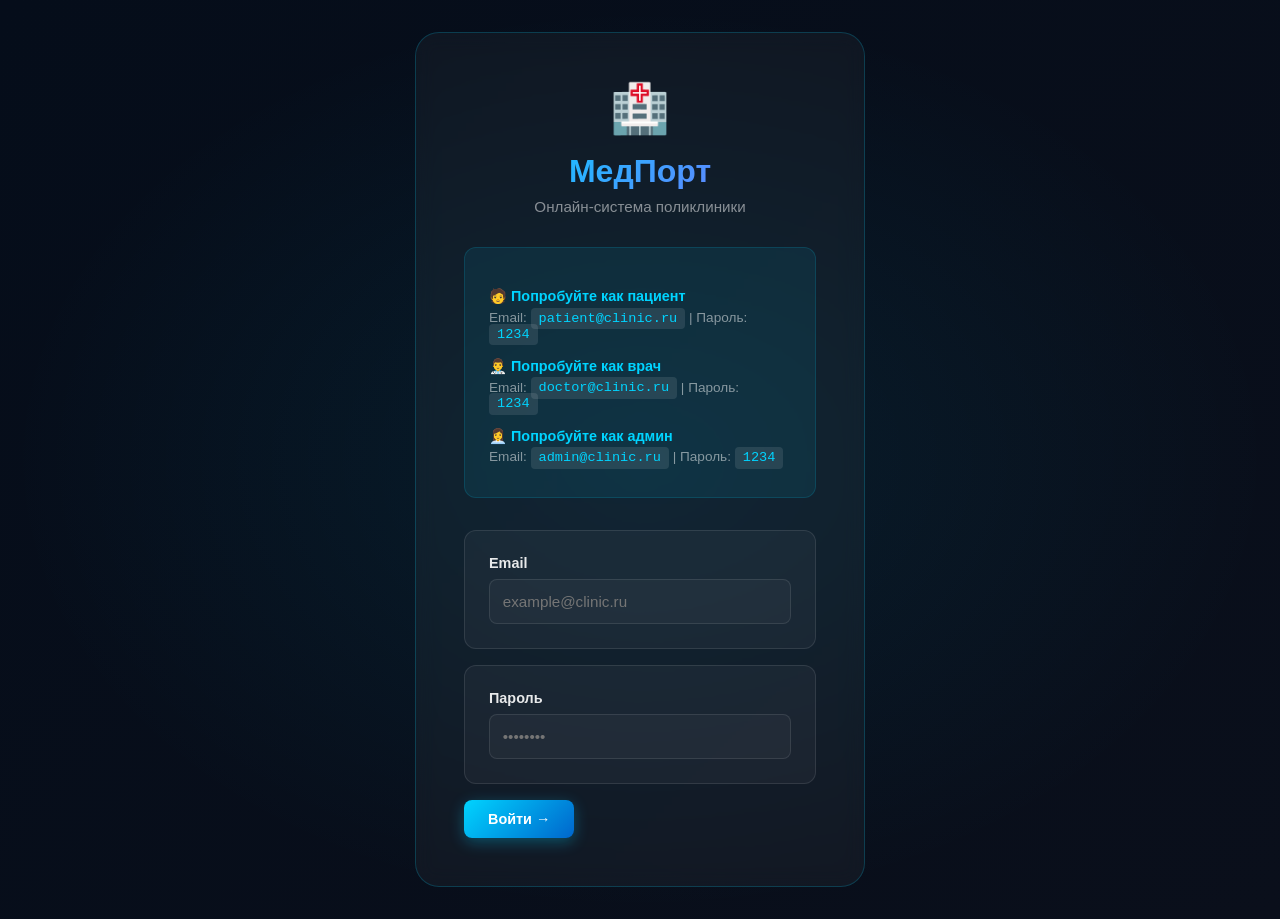
==== index.html @ 6f201f21 "Add files via upload" ====
<!DOCTYPE html>
<html lang="ru">
<head>
  <meta charset="UTF-8" />
  <meta name="viewport" content="width=device-width, initial-scale=1.0" />
  <title>МедПорт — Онлайн-система поликлиники</title>
  <style>
    * {
      margin: 0;
      padding: 0;
      box-sizing: border-box;
    }

    :root {
      --primary: #00d4ff;
      --primary-dark: #0066cc;
      --secondary: #7b6fff;
      --danger: #ff6b9d;
      --success: #00c864;
      --bg-dark: #050d1a;
      --bg-darker: #0a0f1b;
      --text-light: rgba(255,255,255,0.7);
      --text-lighter: rgba(255,255,255,0.5);
      --border: rgba(255,255,255,0.1);
    }

    body {
      font-family: 'Inter', -apple-system, BlinkMacSystemFont, 'Segoe UI', sans-serif;
      background: linear-gradient(135deg, var(--bg-dark) 0%, var(--bg-darker) 100%);
      color: #fff;
      min-height: 100vh;
    }

    /* ===== AUTH PAGE ===== */
    .auth-container {
      display: flex;
      align-items: center;
      justify-content: center;
      min-height: 100vh;
      padding: 2rem;
      background: radial-gradient(ellipse at 50% 50%, rgba(0,212,255,0.08) 0%, transparent 70%);
    }

    .auth-box {
      background: rgba(255,255,255,0.04);
      border: 1px solid rgba(0,212,255,0.2);
      border-radius: 24px;
      padding: 3rem;
      max-width: 450px;
      width: 100%;
      backdrop-filter: blur(10px);
    }

    .auth-logo {
      font-size: 3rem;
      text-align: center;
      margin-bottom: 1rem;
    }

    .auth-box h1 {
      text-align: center;
      font-size: 2rem;
      margin-bottom: 0.5rem;
      background: linear-gradient(135deg, var(--primary), var(--secondary));
      -webkit-background-clip: text;
      -webkit-text-fill-color: transparent;
    }

    .auth-subtitle {
      text-align: center;
      color: var(--text-lighter);
      margin-bottom: 2rem;
      font-size: 0.95rem;
    }

    .demo-roles {
      background: rgba(0,212,255,0.08);
      border: 1px solid rgba(0,212,255,0.15);
      border-radius: 12px;
      padding: 1.5rem;
      margin-bottom: 2rem;
      font-size: 0.85rem;
    }

    .demo-roles h3 {
      font-size: 0.9rem;
      margin: 1rem 0 0.3rem;
      color: var(--primary);
    }

    .demo-roles p {
      color: var(--text-lighter);
      margin-bottom: 0.5rem;
    }

    .demo-roles code {
      background: rgba(255,255,255,0.1);
      padding: 0.2rem 0.5rem;
      border-radius: 4px;
      font-family: 'Courier New', monospace;
      color: var(--primary);
    }

    /* ===== DASHBOARD ===== */
    .dashboard {
      min-height: 100vh;
      display: flex;
      flex-direction: column;
    }

    .navbar {
      background: rgba(255,255,255,0.02);
      border-bottom: 1px solid var(--border);
      padding: 1rem 2rem;
      display: flex;
      justify-content: space-between;
      align-items: center;
      backdrop-filter: blur(10px);
    }

    .navbar-logo {
      font-size: 1.3rem;
      font-weight: 800;
    }

    .navbar-user {
      display: flex;
      align-items: center;
      gap: 1rem;
    }

    .container {
      flex: 1;
      padding: 2rem 4rem;
      max-width: 1200px;
      margin: 0 auto;
      width: 100%;
    }

    .container h1 {
      font-size: 2rem;
      margin-bottom: 1.5rem;
      background: linear-gradient(135deg, var(--primary), var(--secondary));
      -webkit-background-clip: text;
      -webkit-text-fill-color: transparent;
    }

    .container h2 {
      font-size: 1.5rem;
      margin: 2rem 0 1rem;
      color: #fff;
    }

    /* ===== TABS ===== */
    .tabs {
      display: flex;
      gap: 1rem;
      margin-bottom: 2rem;
      border-bottom: 1px solid var(--border);
      padding-bottom: 1rem;
      flex-wrap: wrap;
    }

    .tab-btn {
      background: none;
      border: none;
      color: var(--text-light);
      font-size: 0.95rem;
      font-weight: 600;
      cursor: pointer;
      padding: 0.5rem 1rem;
      border-bottom: 2px solid transparent;
      transition: all 0.2s;
    }

    .tab-btn:hover,
    .tab-btn.active {
      color: var(--primary);
      border-bottom-color: var(--primary);
    }

    .tab-content {
      display: block;
      animation: fadeIn 0.3s;
    }

    .tab-content.hidden {
      display: none;
    }

    @keyframes fadeIn {
      from { opacity: 0; }
      to { opacity: 1; }
    }

    /* ===== FORMS ===== */
    .form-box,
    .form-group {
      background: rgba(255,255,255,0.04);
      border: 1px solid var(--border);
      border-radius: 12px;
      padding: 1.5rem;
      margin-bottom: 1rem;
    }

    .form-group {
      margin-bottom: 1rem;
    }

    label {
      display: block;
      font-weight: 600;
      margin-bottom: 0.5rem;
      font-size: 0.9rem;
      color: rgba(255,255,255,0.9);
    }

    input,
    select,
    textarea {
      width: 100%;
      padding: 0.8rem;
      border: 1px solid var(--border);
      border-radius: 8px;
      background: rgba(255,255,255,0.03);
      color: #fff;
      font-size: 0.95rem;
      font-family: inherit;
      transition: all 0.2s;
    }

    input:focus,
    select:focus,
    textarea:focus {
      outline: none;
      border-color: var(--primary);
      background: rgba(0,212,255,0.1);
      box-shadow: 0 0 0 3px rgba(0,212,255,0.1);
    }

    textarea {
      resize: vertical;
      min-height: 100px;
    }

    /* ===== BUTTONS ===== */
    .btn {
      display: inline-block;
      padding: 0.7rem 1.5rem;
      border-radius: 8px;
      border: none;
      font-weight: 600;
      cursor: pointer;
      transition: all 0.2s;
      font-size: 0.9rem;
      text-decoration: none;
    }

    .btn-primary {
      background: linear-gradient(135deg, var(--primary), var(--primary-dark));
      color: #fff;
      box-shadow: 0 4px 15px rgba(0,212,255,0.3);
    }

    .btn-primary:hover {
      transform: translateY(-2px);
      box-shadow: 0 6px 20px rgba(0,212,255,0.4);
    }

    .btn-secondary {
      background: rgba(255,255,255,0.08);
      color: var(--text-light);
      border: 1px solid var(--border);
    }

    .btn-secondary:hover {
      background: rgba(255,255,255,0.12);
    }

    .btn-danger {
      background: rgba(255,107,157,0.2);
      color: var(--danger);
      border: 1px solid rgba(255,107,157,0.3);
    }

    .btn-danger:hover {
      background: rgba(255,107,157,0.3);
    }

    .btn-sm {
      padding: 0.5rem 1rem;
      font-size: 0.85rem;
    }

    /* ===== CARDS ===== */
    .card-grid {
      display: grid;
      grid-template-columns: repeat(auto-fill, minmax(280px, 1fr));
      gap: 1.5rem;
      margin-bottom: 2rem;
    }

    .card {
      background: rgba(255,255,255,0.04);
      border: 1px solid var(--border);
      border-radius: 12px;
      padding: 1.5rem;
      transition: all 0.3s;
    }

    .card:hover {
      background: rgba(255,255,255,0.07);
      border-color: rgba(0,212,255,0.3);
      transform: translateY(-4px);
    }

    .card h3 {
      font-size: 1.1rem;
      margin-bottom: 1rem;
      color: var(--primary);
    }

    .card p {
      font-size: 0.9rem;
      color: var(--text-light);
      margin-bottom: 0.5rem;
    }

    .card .btn {
      margin-top: 1rem;
    }

    /* ===== INFO BOX ===== */
    .info-box {
      background: rgba(0,212,255,0.08);
      border: 1px solid rgba(0,212,255,0.15);
      border-radius: 12px;
      padding: 1.5rem;
      margin-bottom: 2rem;
    }

    .info-box p {
      margin-bottom: 0.5rem;
      color: var(--text-light);
    }

    .info-box strong {
      color: var(--primary);
    }

    /* ===== STATS ===== */
    .stats-grid {
      display: grid;
      grid-template-columns: repeat(auto-fit, minmax(180px, 1fr));
      gap: 1.5rem;
      margin-bottom: 2rem;
    }

    .stat-card {
      background: linear-gradient(135deg, rgba(0,212,255,0.1), rgba(0,102,204,0.1));
      border: 1px solid rgba(0,212,255,0.2);
      border-radius: 12px;
      padding: 1.5rem;
      text-align: center;
    }

    .stat-value {
      font-size: 2rem;
      font-weight: 900;
      color: var(--primary);
      margin-bottom: 0.5rem;
    }

    .stat-label {
      font-size: 0.85rem;
      color: var(--text-lighter);
    }

    /* ===== TABLE ===== */
    .data-table {
      width: 100%;
      border-collapse: collapse;
      margin-bottom: 2rem;
    }

    .data-table th {
      background: rgba(0,212,255,0.1);
      color: var(--primary);
      padding: 1rem;
      text-align: left;
      font-weight: 600;
      border-bottom: 1px solid var(--border);
    }

    .data-table td {
      padding: 1rem;
      border-bottom: 1px solid var(--border);
      color: var(--text-light);
    }

    .data-table tr:hover {
      background: rgba(0,212,255,0.05);
    }

    /* ===== BADGES ===== */
    .badge {
      display: inline-block;
      padding: 0.3rem 0.8rem;
      border-radius: 20px;
      font-size: 0.75rem;
      font-weight: 600;
      background: rgba(0,212,255,0.15);
      color: var(--primary);
    }

    .badge-success {
      background: rgba(0,200,100,0.15);
      color: var(--success);
    }

    .badge-info {
      background: rgba(0,212,255,0.15);
      color: var(--primary);
    }

    /* ===== UTILITIES ===== */
    .no-data {
      text-align: center;
      color: var(--text-lighter);
      padding: 2rem;
    }

    .hidden {
      display: none;
    }

    /* ===== RESPONSIVE ===== */
    @media (max-width: 768px) {
      .container {
        padding: 1rem;
      }

      .card-grid {
        grid-template-columns: 1fr;
      }

      .stats-grid {
        grid-template-columns: repeat(2, 1fr);
      }

      .tabs {
        gap: 0.5rem;
      }

      .tab-btn {
        padding: 0.4rem 0.8rem;
        font-size: 0.85rem;
      }

      .auth-box {
        padding: 1.5rem;
      }

      table {
        font-size: 0.85rem;
      }

      .navbar {
        flex-wrap: wrap;
        gap: 1rem;
      }
    }
  </style>
</head>
<body>
  <div id="app"></div>
  <script src="app.js"></script>
</body>
</html>
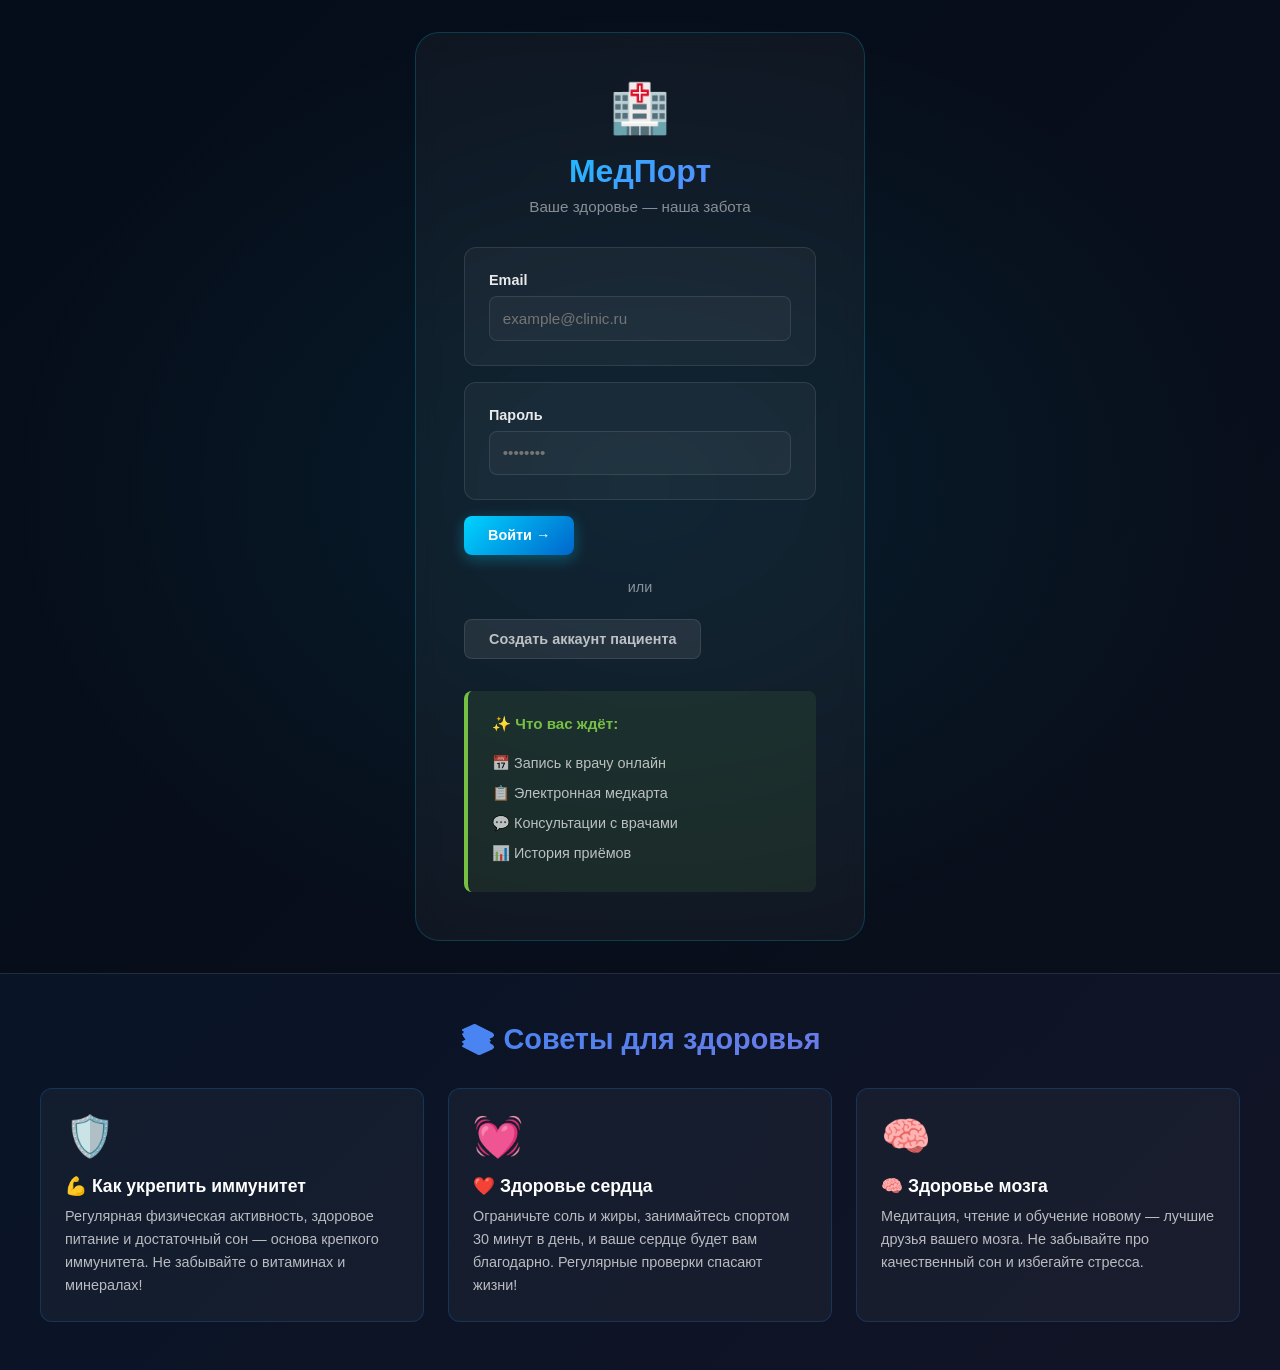
==== commit 2b60255c: "Add files via upload" ====
--- a/index.html
+++ b/index.html
@@ -22,6 +22,9 @@
       --text-light: rgba(255,255,255,0.7);
       --text-lighter: rgba(255,255,255,0.5);
       --border: rgba(255,255,255,0.1);
+      --green: #76c043;
+      --blue: #1e90ff;
+      --purple: #9370db;
     }
 
     body {
@@ -32,11 +35,17 @@
     }
 
     /* ===== AUTH PAGE ===== */
+    .auth-page {
+      min-height: 100vh;
+      display: flex;
+      flex-direction: column;
+    }
+
     .auth-container {
       display: flex;
       align-items: center;
       justify-content: center;
-      min-height: 100vh;
+      flex: 1;
       padding: 2rem;
       background: radial-gradient(ellipse at 50% 50%, rgba(0,212,255,0.08) 0%, transparent 70%);
     }
@@ -93,12 +102,95 @@
       margin-bottom: 0.5rem;
     }
 
-    .demo-roles code {
-      background: rgba(255,255,255,0.1);
-      padding: 0.2rem 0.5rem;
-      border-radius: 4px;
-      font-family: 'Courier New', monospace;
-      color: var(--primary);
+    .auth-divider {
+      text-align: center;
+      color: var(--text-lighter);
+      margin: 1.5rem 0;
+      font-size: 0.9rem;
+    }
+
+    .features-preview {
+      margin-top: 2rem;
+      padding: 1.5rem;
+      background: rgba(118,192,67,0.1);
+      border-left: 4px solid var(--green);
+      border-radius: 8px;
+    }
+
+    .features-preview h3 {
+      color: var(--green);
+      margin-bottom: 1rem;
+      font-size: 0.95rem;
+    }
+
+    .feature-item {
+      padding: 0.4rem 0;
+      color: var(--text-light);
+      font-size: 0.9rem;
+    }
+
+    .articles-preview {
+      padding: 3rem 2rem;
+      background: linear-gradient(135deg, rgba(30,144,255,0.05), rgba(147,112,219,0.05));
+      border-top: 1px solid var(--border);
+    }
+
+    .articles-preview h2 {
+      text-align: center;
+      margin-bottom: 2rem;
+      font-size: 1.8rem;
+      background: linear-gradient(135deg, var(--blue), var(--purple));
+      -webkit-background-clip: text;
+      -webkit-text-fill-color: transparent;
+    }
+
+    .articles-grid {
+      display: grid;
+      grid-template-columns: repeat(auto-fit, minmax(280px, 1fr));
+      gap: 1.5rem;
+      max-width: 1200px;
+      margin: 0 auto;
+    }
+
+    .article-card {
+      background: rgba(255,255,255,0.04);
+      border: 1px solid rgba(30,144,255,0.2);
+      border-radius: 12px;
+      padding: 1.5rem;
+      transition: all 0.3s;
+    }
+
+    .article-card:hover {
+      background: rgba(30,144,255,0.08);
+      transform: translateY(-4px);
+      border-color: rgba(30,144,255,0.4);
+    }
+
+    .article-icon {
+      font-size: 2.5rem;
+      margin-bottom: 1rem;
+    }
+
+    .article-card h3 {
+      color: #fff;
+      margin-bottom: 0.5rem;
+      font-size: 1.1rem;
+    }
+
+    .article-category {
+      display: inline-block;
+      padding: 0.3rem 0.8rem;
+      background: rgba(118,192,67,0.15);
+      color: var(--green);
+      border-radius: 20px;
+      font-size: 0.75rem;
+      margin-bottom: 0.8rem;
+    }
+
+    .article-card p {
+      color: var(--text-light);
+      font-size: 0.9rem;
+      line-height: 1.6;
     }
 
     /* ===== DASHBOARD ===== */
@@ -149,6 +241,79 @@
       font-size: 1.5rem;
       margin: 2rem 0 1rem;
       color: #fff;
+    }
+
+    .welcome-box {
+      background: linear-gradient(135deg, rgba(118,192,67,0.1), rgba(76,175,80,0.1));
+      border-left: 4px solid var(--green);
+      padding: 2rem;
+      border-radius: 12px;
+      margin-bottom: 2rem;
+    }
+
+    .welcome-box h2 {
+      color: var(--green);
+      margin-bottom: 0.5rem;
+    }
+
+    .welcome-box p {
+      color: var(--text-light);
+    }
+
+    .stats-patient {
+      display: grid;
+      grid-template-columns: repeat(auto-fit, minmax(200px, 1fr));
+      gap: 1.5rem;
+      margin: 2rem 0;
+    }
+
+    .stat-item {
+      display: flex;
+      align-items: center;
+      gap: 1rem;
+      background: rgba(255,255,255,0.04);
+      border: 1px solid var(--border);
+      border-radius: 12px;
+      padding: 1.5rem;
+    }
+
+    .stat-icon {
+      font-size: 2rem;
+    }
+
+    .stat-info {
+      flex: 1;
+    }
+
+    .stat-number {
+      font-size: 1.8rem;
+      font-weight: 900;
+      color: var(--green);
+    }
+
+    .stat-label {
+      font-size: 0.85rem;
+      color: var(--text-lighter);
+      margin-top: 0.3rem;
+    }
+
+    .empty-state {
+      text-align: center;
+      padding: 3rem 2rem;
+      background: rgba(255,255,255,0.02);
+      border: 2px dashed var(--border);
+      border-radius: 12px;
+      margin: 2rem 0;
+    }
+
+    .empty-icon {
+      font-size: 3rem;
+      margin-bottom: 1rem;
+    }
+
+    .empty-state p {
+      color: var(--text-lighter);
+      margin-bottom: 1.5rem;
     }
 
     /* ===== TABS ===== */
@@ -469,6 +634,18 @@
         flex-wrap: wrap;
         gap: 1rem;
       }
+
+      .articles-grid {
+        grid-template-columns: 1fr;
+      }
+
+      .auth-page {
+        padding: 0;
+      }
+
+      .articles-preview {
+        padding: 2rem 1rem;
+      }
     }
   </style>
 </head>
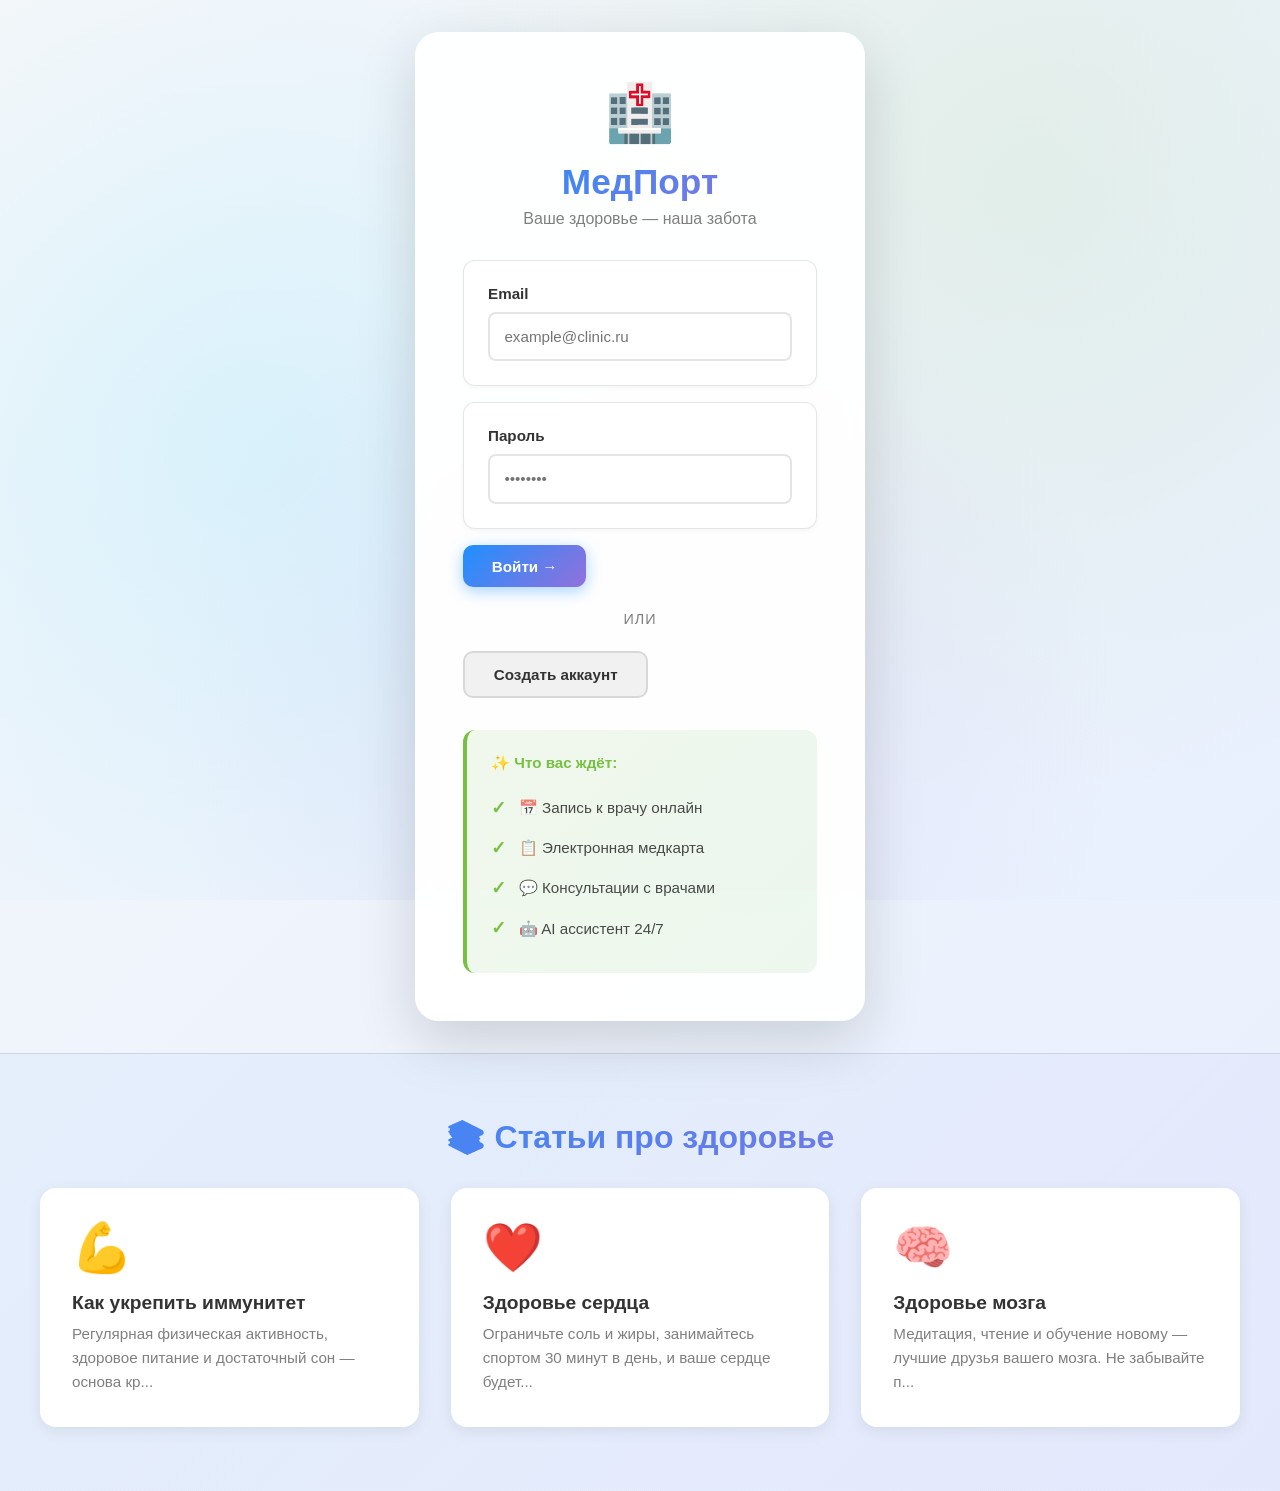
==== commit 2e493c04: "Add files via upload" ====
--- a/index.html
+++ b/index.html
@@ -14,24 +14,45 @@
     :root {
       --primary: #00d4ff;
       --primary-dark: #0066cc;
-      --secondary: #7b6fff;
+      --success: #00c864;
       --danger: #ff6b9d;
-      --success: #00c864;
-      --bg-dark: #050d1a;
-      --bg-darker: #0a0f1b;
-      --text-light: rgba(255,255,255,0.7);
-      --text-lighter: rgba(255,255,255,0.5);
-      --border: rgba(255,255,255,0.1);
+      --warning: #ffa032;
+      --text-light: rgba(0,0,0,0.7);
+      --text-lighter: rgba(0,0,0,0.5);
+      --border: rgba(0,0,0,0.1);
       --green: #76c043;
       --blue: #1e90ff;
       --purple: #9370db;
+      --bg-gradient: linear-gradient(135deg, #f5f7fa 0%, #e8f0fe 100%);
     }
 
     body {
       font-family: 'Inter', -apple-system, BlinkMacSystemFont, 'Segoe UI', sans-serif;
-      background: linear-gradient(135deg, var(--bg-dark) 0%, var(--bg-darker) 100%);
-      color: #fff;
+      background: var(--bg-gradient);
+      color: #333;
       min-height: 100vh;
+    }
+
+    /* ===== ANIMATED BACKGROUND ===== */
+    .animated-bg {
+      position: fixed;
+      top: 0;
+      left: 0;
+      width: 100%;
+      height: 100%;
+      background: 
+        radial-gradient(circle at 20% 50%, rgba(0,212,255,0.1) 0%, transparent 50%),
+        radial-gradient(circle at 80% 20%, rgba(118,192,67,0.1) 0%, transparent 50%),
+        radial-gradient(circle at 50% 80%, rgba(147,112,219,0.1) 0%, transparent 50%),
+        var(--bg-gradient);
+      pointer-events: none;
+      animation: bgShift 15s ease-in-out infinite;
+      z-index: -1;
+    }
+
+    @keyframes bgShift {
+      0%, 100% { background-position: 0% 0%; }
+      50% { background-position: 100% 100%; }
     }
 
     /* ===== AUTH PAGE ===== */
@@ -39,6 +60,7 @@
       min-height: 100vh;
       display: flex;
       flex-direction: column;
+      position: relative;
     }
 
     .auth-container {
@@ -47,59 +69,52 @@
       justify-content: center;
       flex: 1;
       padding: 2rem;
-      background: radial-gradient(ellipse at 50% 50%, rgba(0,212,255,0.08) 0%, transparent 70%);
     }
 
     .auth-box {
-      background: rgba(255,255,255,0.04);
-      border: 1px solid rgba(0,212,255,0.2);
+      background: rgba(255,255,255,0.95);
       border-radius: 24px;
       padding: 3rem;
       max-width: 450px;
       width: 100%;
+      box-shadow: 0 20px 60px rgba(0,0,0,0.15);
       backdrop-filter: blur(10px);
+      animation: slideUp 0.6s ease-out;
+    }
+
+    @keyframes slideUp {
+      from { transform: translateY(30px); opacity: 0; }
+      to { transform: translateY(0); opacity: 1; }
     }
 
     .auth-logo {
-      font-size: 3rem;
+      font-size: 3.5rem;
       text-align: center;
       margin-bottom: 1rem;
+      animation: bounce 2s ease-in-out infinite;
+    }
+
+    @keyframes bounce {
+      0%, 100% { transform: translateY(0); }
+      50% { transform: translateY(-10px); }
     }
 
     .auth-box h1 {
       text-align: center;
-      font-size: 2rem;
+      font-size: 2.2rem;
       margin-bottom: 0.5rem;
-      background: linear-gradient(135deg, var(--primary), var(--secondary));
+      background: linear-gradient(135deg, var(--blue), var(--purple));
       -webkit-background-clip: text;
       -webkit-text-fill-color: transparent;
+      font-weight: 800;
     }
 
     .auth-subtitle {
       text-align: center;
       color: var(--text-lighter);
       margin-bottom: 2rem;
-      font-size: 0.95rem;
-    }
-
-    .demo-roles {
-      background: rgba(0,212,255,0.08);
-      border: 1px solid rgba(0,212,255,0.15);
-      border-radius: 12px;
-      padding: 1.5rem;
-      margin-bottom: 2rem;
-      font-size: 0.85rem;
-    }
-
-    .demo-roles h3 {
-      font-size: 0.9rem;
-      margin: 1rem 0 0.3rem;
-      color: var(--primary);
-    }
-
-    .demo-roles p {
-      color: var(--text-lighter);
-      margin-bottom: 0.5rem;
+      font-size: 1rem;
+      font-weight: 500;
     }
 
     .auth-divider {
@@ -107,30 +122,43 @@
       color: var(--text-lighter);
       margin: 1.5rem 0;
       font-size: 0.9rem;
+      text-transform: uppercase;
+      letter-spacing: 1px;
     }
 
     .features-preview {
       margin-top: 2rem;
       padding: 1.5rem;
-      background: rgba(118,192,67,0.1);
+      background: linear-gradient(135deg, rgba(118,192,67,0.1), rgba(76,175,80,0.1));
       border-left: 4px solid var(--green);
-      border-radius: 8px;
+      border-radius: 12px;
     }
 
     .features-preview h3 {
       color: var(--green);
       margin-bottom: 1rem;
       font-size: 0.95rem;
+      font-weight: 700;
     }
 
     .feature-item {
-      padding: 0.4rem 0;
+      padding: 0.6rem 0;
       color: var(--text-light);
-      font-size: 0.9rem;
+      font-size: 0.95rem;
+      display: flex;
+      align-items: center;
+    }
+
+    .feature-item::before {
+      content: '✓';
+      color: var(--green);
+      margin-right: 0.8rem;
+      font-weight: 700;
+      font-size: 1.1rem;
     }
 
     .articles-preview {
-      padding: 3rem 2rem;
+      padding: 4rem 2rem;
       background: linear-gradient(135deg, rgba(30,144,255,0.05), rgba(147,112,219,0.05));
       border-top: 1px solid var(--border);
     }
@@ -138,7 +166,8 @@
     .articles-preview h2 {
       text-align: center;
       margin-bottom: 2rem;
-      font-size: 1.8rem;
+      font-size: 2rem;
+      font-weight: 800;
       background: linear-gradient(135deg, var(--blue), var(--purple));
       -webkit-background-clip: text;
       -webkit-text-fill-color: transparent;
@@ -147,49 +176,52 @@
     .articles-grid {
       display: grid;
       grid-template-columns: repeat(auto-fit, minmax(280px, 1fr));
-      gap: 1.5rem;
+      gap: 2rem;
       max-width: 1200px;
       margin: 0 auto;
     }
 
     .article-card {
-      background: rgba(255,255,255,0.04);
-      border: 1px solid rgba(30,144,255,0.2);
-      border-radius: 12px;
-      padding: 1.5rem;
-      transition: all 0.3s;
+      background: white;
+      border-radius: 16px;
+      padding: 2rem;
+      transition: all 0.3s cubic-bezier(0.34, 1.56, 0.64, 1);
+      box-shadow: 0 4px 15px rgba(0,0,0,0.08);
+      cursor: pointer;
     }
 
     .article-card:hover {
-      background: rgba(30,144,255,0.08);
-      transform: translateY(-4px);
-      border-color: rgba(30,144,255,0.4);
+      transform: translateY(-8px);
+      box-shadow: 0 12px 30px rgba(0,0,0,0.15);
     }
 
     .article-icon {
-      font-size: 2.5rem;
+      font-size: 3rem;
       margin-bottom: 1rem;
+      display: inline-block;
     }
 
     .article-card h3 {
-      color: #fff;
+      color: #333;
       margin-bottom: 0.5rem;
-      font-size: 1.1rem;
+      font-size: 1.2rem;
+      font-weight: 700;
     }
 
     .article-category {
       display: inline-block;
-      padding: 0.3rem 0.8rem;
-      background: rgba(118,192,67,0.15);
+      padding: 0.4rem 1rem;
+      background: linear-gradient(135deg, rgba(118,192,67,0.15), rgba(76,175,80,0.15));
       color: var(--green);
       border-radius: 20px;
       font-size: 0.75rem;
-      margin-bottom: 0.8rem;
+      margin-bottom: 1rem;
+      font-weight: 600;
     }
 
     .article-card p {
-      color: var(--text-light);
-      font-size: 0.9rem;
+      color: var(--text-lighter);
+      font-size: 0.95rem;
       line-height: 1.6;
     }
 
@@ -201,119 +233,125 @@
     }
 
     .navbar {
-      background: rgba(255,255,255,0.02);
-      border-bottom: 1px solid var(--border);
-      padding: 1rem 2rem;
+      background: white;
+      border-bottom: 2px solid rgba(0,0,0,0.08);
+      padding: 1.2rem 2rem;
       display: flex;
       justify-content: space-between;
       align-items: center;
-      backdrop-filter: blur(10px);
+      box-shadow: 0 2px 8px rgba(0,0,0,0.05);
+      position: sticky;
+      top: 0;
+      z-index: 100;
     }
 
     .navbar-logo {
-      font-size: 1.3rem;
-      font-weight: 800;
+      font-size: 1.4rem;
+      font-weight: 900;
+      background: linear-gradient(135deg, var(--blue), var(--purple));
+      -webkit-background-clip: text;
+      -webkit-text-fill-color: transparent;
     }
 
     .navbar-user {
       display: flex;
       align-items: center;
       gap: 1rem;
+      color: #333;
+      font-weight: 600;
     }
 
     .container {
       flex: 1;
-      padding: 2rem 4rem;
-      max-width: 1200px;
+      padding: 3rem 4rem;
+      max-width: 1400px;
       margin: 0 auto;
       width: 100%;
     }
 
     .container h1 {
-      font-size: 2rem;
-      margin-bottom: 1.5rem;
-      background: linear-gradient(135deg, var(--primary), var(--secondary));
+      font-size: 2.5rem;
+      margin-bottom: 2rem;
+      background: linear-gradient(135deg, var(--blue), var(--purple));
       -webkit-background-clip: text;
       -webkit-text-fill-color: transparent;
+      font-weight: 800;
     }
 
     .container h2 {
-      font-size: 1.5rem;
-      margin: 2rem 0 1rem;
-      color: #fff;
+      font-size: 1.8rem;
+      margin: 2.5rem 0 1.5rem;
+      color: #333;
+      font-weight: 700;
+    }
+
+    .container h3 {
+      font-size: 1.2rem;
+      margin: 1.5rem 0 1rem;
+      color: #333;
+      font-weight: 700;
     }
 
     .welcome-box {
-      background: linear-gradient(135deg, rgba(118,192,67,0.1), rgba(76,175,80,0.1));
-      border-left: 4px solid var(--green);
-      padding: 2rem;
-      border-radius: 12px;
-      margin-bottom: 2rem;
+      background: linear-gradient(135deg, rgba(118,192,67,0.15), rgba(76,175,80,0.1));
+      border-left: 6px solid var(--green);
+      padding: 2.5rem;
+      border-radius: 16px;
+      margin-bottom: 3rem;
+      animation: slideUp 0.6s ease-out;
     }
 
     .welcome-box h2 {
       color: var(--green);
-      margin-bottom: 0.5rem;
+      margin-bottom: 0.8rem;
+      margin-top: 0;
     }
 
     .welcome-box p {
       color: var(--text-light);
-    }
-
-    .stats-patient {
+      font-size: 1.05rem;
+      line-height: 1.7;
+    }
+
+    .quick-actions {
       display: grid;
-      grid-template-columns: repeat(auto-fit, minmax(200px, 1fr));
-      gap: 1.5rem;
+      grid-template-columns: repeat(auto-fit, minmax(250px, 1fr));
+      gap: 2rem;
       margin: 2rem 0;
     }
 
-    .stat-item {
-      display: flex;
-      align-items: center;
-      gap: 1rem;
-      background: rgba(255,255,255,0.04);
-      border: 1px solid var(--border);
-      border-radius: 12px;
-      padding: 1.5rem;
-    }
-
-    .stat-icon {
-      font-size: 2rem;
-    }
-
-    .stat-info {
-      flex: 1;
-    }
-
-    .stat-number {
-      font-size: 1.8rem;
-      font-weight: 900;
-      color: var(--green);
-    }
-
-    .stat-label {
-      font-size: 0.85rem;
-      color: var(--text-lighter);
-      margin-top: 0.3rem;
-    }
-
-    .empty-state {
+    .action-card {
+      background: white;
+      border: 2px solid transparent;
+      border-radius: 16px;
+      padding: 2rem;
       text-align: center;
-      padding: 3rem 2rem;
-      background: rgba(255,255,255,0.02);
-      border: 2px dashed var(--border);
-      border-radius: 12px;
-      margin: 2rem 0;
-    }
-
-    .empty-icon {
+      transition: all 0.3s;
+      text-decoration: none;
+      cursor: pointer;
+      box-shadow: 0 4px 12px rgba(0,0,0,0.08);
+    }
+
+    .action-card:hover {
+      border-color: var(--blue);
+      transform: translateY(-6px);
+      box-shadow: 0 8px 24px rgba(30,144,255,0.2);
+    }
+
+    .action-icon {
       font-size: 3rem;
       margin-bottom: 1rem;
     }
 
-    .empty-state p {
+    .action-card h3 {
+      color: #333;
+      margin-bottom: 0.5rem;
+      margin-top: 0;
+    }
+
+    .action-card p {
       color: var(--text-lighter);
-      margin-bottom: 1.5rem;
+      font-size: 0.9rem;
     }
 
     /* ===== TABS ===== */
@@ -321,7 +359,7 @@
       display: flex;
       gap: 1rem;
       margin-bottom: 2rem;
-      border-bottom: 1px solid var(--border);
+      border-bottom: 2px solid var(--border);
       padding-bottom: 1rem;
       flex-wrap: wrap;
     }
@@ -330,23 +368,26 @@
       background: none;
       border: none;
       color: var(--text-light);
-      font-size: 0.95rem;
+      font-size: 1rem;
       font-weight: 600;
       cursor: pointer;
-      padding: 0.5rem 1rem;
-      border-bottom: 2px solid transparent;
-      transition: all 0.2s;
-    }
-
-    .tab-btn:hover,
+      padding: 0.5rem 1.5rem;
+      border-bottom: 3px solid transparent;
+      transition: all 0.3s;
+    }
+
+    .tab-btn:hover {
+      color: var(--blue);
+    }
+
     .tab-btn.active {
-      color: var(--primary);
-      border-bottom-color: var(--primary);
+      color: var(--blue);
+      border-bottom-color: var(--blue);
     }
 
     .tab-content {
       display: block;
-      animation: fadeIn 0.3s;
+      animation: fadeIn 0.4s ease-out;
     }
 
     .tab-content.hidden {
@@ -354,53 +395,49 @@
     }
 
     @keyframes fadeIn {
-      from { opacity: 0; }
-      to { opacity: 1; }
+      from { opacity: 0; transform: translateY(10px); }
+      to { opacity: 1; transform: translateY(0); }
     }
 
     /* ===== FORMS ===== */
     .form-box,
     .form-group {
-      background: rgba(255,255,255,0.04);
+      background: white;
       border: 1px solid var(--border);
       border-radius: 12px;
       padding: 1.5rem;
       margin-bottom: 1rem;
-    }
-
-    .form-group {
-      margin-bottom: 1rem;
+      box-shadow: 0 2px 4px rgba(0,0,0,0.04);
     }
 
     label {
       display: block;
-      font-weight: 600;
-      margin-bottom: 0.5rem;
-      font-size: 0.9rem;
-      color: rgba(255,255,255,0.9);
+      font-weight: 700;
+      margin-bottom: 0.6rem;
+      font-size: 0.95rem;
+      color: #333;
     }
 
     input,
     select,
     textarea {
       width: 100%;
-      padding: 0.8rem;
-      border: 1px solid var(--border);
+      padding: 0.9rem;
+      border: 2px solid var(--border);
       border-radius: 8px;
-      background: rgba(255,255,255,0.03);
-      color: #fff;
+      background: white;
+      color: #333;
       font-size: 0.95rem;
       font-family: inherit;
-      transition: all 0.2s;
+      transition: all 0.3s;
     }
 
     input:focus,
     select:focus,
     textarea:focus {
       outline: none;
-      border-color: var(--primary);
-      background: rgba(0,212,255,0.1);
-      box-shadow: 0 0 0 3px rgba(0,212,255,0.1);
+      border-color: var(--blue);
+      box-shadow: 0 0 0 4px rgba(30,144,255,0.1);
     }
 
     textarea {
@@ -411,45 +448,45 @@
     /* ===== BUTTONS ===== */
     .btn {
       display: inline-block;
-      padding: 0.7rem 1.5rem;
-      border-radius: 8px;
+      padding: 0.8rem 1.8rem;
+      border-radius: 10px;
       border: none;
-      font-weight: 600;
+      font-weight: 700;
       cursor: pointer;
-      transition: all 0.2s;
-      font-size: 0.9rem;
+      transition: all 0.3s;
+      font-size: 0.95rem;
       text-decoration: none;
     }
 
     .btn-primary {
-      background: linear-gradient(135deg, var(--primary), var(--primary-dark));
-      color: #fff;
-      box-shadow: 0 4px 15px rgba(0,212,255,0.3);
+      background: linear-gradient(135deg, var(--blue), var(--purple));
+      color: white;
+      box-shadow: 0 4px 15px rgba(30,144,255,0.4);
     }
 
     .btn-primary:hover {
       transform: translateY(-2px);
-      box-shadow: 0 6px 20px rgba(0,212,255,0.4);
+      box-shadow: 0 6px 20px rgba(30,144,255,0.5);
     }
 
     .btn-secondary {
-      background: rgba(255,255,255,0.08);
-      color: var(--text-light);
-      border: 1px solid var(--border);
+      background: rgba(0,0,0,0.05);
+      color: #333;
+      border: 2px solid var(--border);
     }
 
     .btn-secondary:hover {
-      background: rgba(255,255,255,0.12);
+      background: rgba(0,0,0,0.08);
     }
 
     .btn-danger {
-      background: rgba(255,107,157,0.2);
+      background: rgba(255,107,157,0.15);
       color: var(--danger);
       border: 1px solid rgba(255,107,157,0.3);
     }
 
     .btn-danger:hover {
-      background: rgba(255,107,157,0.3);
+      background: rgba(255,107,157,0.25);
     }
 
     .btn-sm {
@@ -460,35 +497,36 @@
     /* ===== CARDS ===== */
     .card-grid {
       display: grid;
-      grid-template-columns: repeat(auto-fill, minmax(280px, 1fr));
-      gap: 1.5rem;
+      grid-template-columns: repeat(auto-fill, minmax(300px, 1fr));
+      gap: 2rem;
       margin-bottom: 2rem;
     }
 
     .card {
-      background: rgba(255,255,255,0.04);
-      border: 1px solid var(--border);
-      border-radius: 12px;
-      padding: 1.5rem;
-      transition: all 0.3s;
+      background: white;
+      border-radius: 16px;
+      padding: 2rem;
+      transition: all 0.3s cubic-bezier(0.34, 1.56, 0.64, 1);
+      box-shadow: 0 4px 12px rgba(0,0,0,0.08);
     }
 
     .card:hover {
-      background: rgba(255,255,255,0.07);
-      border-color: rgba(0,212,255,0.3);
-      transform: translateY(-4px);
+      transform: translateY(-8px);
+      box-shadow: 0 12px 30px rgba(0,0,0,0.15);
     }
 
     .card h3 {
-      font-size: 1.1rem;
+      font-size: 1.2rem;
       margin-bottom: 1rem;
-      color: var(--primary);
+      color: var(--blue);
+      margin-top: 0;
     }
 
     .card p {
-      font-size: 0.9rem;
+      font-size: 0.95rem;
       color: var(--text-light);
-      margin-bottom: 0.5rem;
+      margin-bottom: 0.8rem;
+      line-height: 1.6;
     }
 
     .card .btn {
@@ -497,48 +535,60 @@
 
     /* ===== INFO BOX ===== */
     .info-box {
-      background: rgba(0,212,255,0.08);
-      border: 1px solid rgba(0,212,255,0.15);
+      background: linear-gradient(135deg, rgba(30,144,255,0.1), rgba(147,112,219,0.1));
+      border-left: 4px solid var(--blue);
       border-radius: 12px;
-      padding: 1.5rem;
+      padding: 2rem;
       margin-bottom: 2rem;
     }
 
     .info-box p {
-      margin-bottom: 0.5rem;
+      margin-bottom: 0.8rem;
       color: var(--text-light);
+      line-height: 1.7;
     }
 
     .info-box strong {
-      color: var(--primary);
+      color: var(--blue);
+      font-weight: 700;
     }
 
     /* ===== STATS ===== */
     .stats-grid {
       display: grid;
-      grid-template-columns: repeat(auto-fit, minmax(180px, 1fr));
-      gap: 1.5rem;
-      margin-bottom: 2rem;
+      grid-template-columns: repeat(auto-fit, minmax(200px, 1fr));
+      gap: 2rem;
+      margin-bottom: 3rem;
     }
 
     .stat-card {
-      background: linear-gradient(135deg, rgba(0,212,255,0.1), rgba(0,102,204,0.1));
-      border: 1px solid rgba(0,212,255,0.2);
-      border-radius: 12px;
-      padding: 1.5rem;
+      background: white;
+      border-radius: 16px;
+      padding: 2rem;
       text-align: center;
+      box-shadow: 0 4px 12px rgba(0,0,0,0.08);
+      border-top: 4px solid var(--blue);
+      transition: all 0.3s;
+    }
+
+    .stat-card:hover {
+      transform: translateY(-4px);
+      box-shadow: 0 8px 20px rgba(0,0,0,0.12);
     }
 
     .stat-value {
-      font-size: 2rem;
+      font-size: 2.5rem;
       font-weight: 900;
-      color: var(--primary);
+      color: var(--blue);
       margin-bottom: 0.5rem;
     }
 
     .stat-label {
-      font-size: 0.85rem;
+      font-size: 0.9rem;
       color: var(--text-lighter);
+      font-weight: 600;
+      text-transform: uppercase;
+      letter-spacing: 0.5px;
     }
 
     /* ===== TABLE ===== */
@@ -546,46 +596,188 @@
       width: 100%;
       border-collapse: collapse;
       margin-bottom: 2rem;
+      background: white;
+      border-radius: 12px;
+      overflow: hidden;
+      box-shadow: 0 4px 12px rgba(0,0,0,0.08);
     }
 
     .data-table th {
-      background: rgba(0,212,255,0.1);
-      color: var(--primary);
-      padding: 1rem;
+      background: linear-gradient(135deg, rgba(30,144,255,0.1), rgba(147,112,219,0.1));
+      color: var(--blue);
+      padding: 1.2rem;
       text-align: left;
-      font-weight: 600;
-      border-bottom: 1px solid var(--border);
+      font-weight: 700;
+      border-bottom: 2px solid var(--border);
     }
 
     .data-table td {
-      padding: 1rem;
+      padding: 1.2rem;
       border-bottom: 1px solid var(--border);
       color: var(--text-light);
     }
 
     .data-table tr:hover {
-      background: rgba(0,212,255,0.05);
+      background: rgba(30,144,255,0.03);
     }
 
     /* ===== BADGES ===== */
     .badge {
       display: inline-block;
-      padding: 0.3rem 0.8rem;
+      padding: 0.4rem 0.9rem;
       border-radius: 20px;
       font-size: 0.75rem;
+      font-weight: 700;
+      background: rgba(30,144,255,0.15);
+      color: var(--blue);
+      text-transform: uppercase;
+      letter-spacing: 0.5px;
+    }
+
+    .badge-success {
+      background: rgba(118,192,67,0.15);
+      color: var(--green);
+    }
+
+    .badge-info {
+      background: rgba(30,144,255,0.15);
+      color: var(--blue);
+    }
+
+    /* ===== ARTICLE CARD ===== */
+    .article-tips {
+      margin-top: 1.5rem;
+      padding-top: 1.5rem;
+      border-top: 1px solid var(--border);
+    }
+
+    .tip {
+      font-size: 0.85rem;
+      color: var(--green);
+      margin-bottom: 0.5rem;
       font-weight: 600;
-      background: rgba(0,212,255,0.15);
-      color: var(--primary);
-    }
-
-    .badge-success {
-      background: rgba(0,200,100,0.15);
-      color: var(--success);
-    }
-
-    .badge-info {
-      background: rgba(0,212,255,0.15);
-      color: var(--primary);
+    }
+
+    /* ===== AI CHAT ===== */
+    .ai-chat {
+      position: fixed;
+      bottom: 20px;
+      right: 20px;
+      width: 380px;
+      max-height: 600px;
+      background: white;
+      border-radius: 16px;
+      box-shadow: 0 10px 40px rgba(0,0,0,0.2);
+      display: flex;
+      flex-direction: column;
+      animation: slideUp 0.4s ease-out;
+      z-index: 1000;
+    }
+
+    .ai-header {
+      background: linear-gradient(135deg, var(--blue), var(--purple));
+      color: white;
+      padding: 1.5rem;
+      border-radius: 16px 16px 0 0;
+      display: flex;
+      justify-content: space-between;
+      align-items: center;
+      font-weight: 700;
+    }
+
+    .ai-header button {
+      background: none;
+      border: none;
+      color: white;
+      font-size: 1.5rem;
+      cursor: pointer;
+    }
+
+    .ai-messages {
+      flex: 1;
+      overflow-y: auto;
+      padding: 1.5rem;
+      display: flex;
+      flex-direction: column;
+      gap: 1rem;
+    }
+
+    .ai-message {
+      display: flex;
+      gap: 0.8rem;
+      animation: slideUp 0.3s ease-out;
+    }
+
+    .user-msg {
+      justify-content: flex-end;
+    }
+
+    .msg-text {
+      background: rgba(30,144,255,0.1);
+      padding: 1rem;
+      border-radius: 12px;
+      max-width: 80%;
+      color: #333;
+      font-size: 0.95rem;
+      line-height: 1.6;
+    }
+
+    .bot-msg .msg-text {
+      background: linear-gradient(135deg, rgba(118,192,67,0.15), rgba(76,175,80,0.1));
+      color: #333;
+    }
+
+    .ai-input-box {
+      display: flex;
+      gap: 0.8rem;
+      padding: 1.5rem;
+      border-top: 1px solid var(--border);
+    }
+
+    .ai-input-box input {
+      flex: 1;
+      padding: 0.8rem;
+      border: 1px solid var(--border);
+      border-radius: 8px;
+      font-size: 0.9rem;
+    }
+
+    .ai-input-box button {
+      background: linear-gradient(135deg, var(--blue), var(--purple));
+      color: white;
+      border: none;
+      padding: 0.8rem 1.2rem;
+      border-radius: 8px;
+      font-weight: 700;
+      cursor: pointer;
+      transition: all 0.3s;
+    }
+
+    .ai-input-box button:hover {
+      transform: translateY(-2px);
+    }
+
+    /* ===== EMPTY STATE ===== */
+    .empty-state {
+      text-align: center;
+      padding: 4rem 2rem;
+      background: linear-gradient(135deg, rgba(30,144,255,0.05), rgba(147,112,219,0.05));
+      border: 2px dashed var(--border);
+      border-radius: 16px;
+      margin: 2rem 0;
+    }
+
+    .empty-icon {
+      font-size: 4rem;
+      margin-bottom: 1rem;
+      display: block;
+    }
+
+    .empty-state p {
+      color: var(--text-lighter);
+      margin-bottom: 2rem;
+      font-size: 1.1rem;
+      font-weight: 600;
     }
 
     /* ===== UTILITIES ===== */
@@ -602,7 +794,7 @@
     /* ===== RESPONSIVE ===== */
     @media (max-width: 768px) {
       .container {
-        padding: 1rem;
+        padding: 1.5rem;
       }
 
       .card-grid {
@@ -618,7 +810,7 @@
       }
 
       .tab-btn {
-        padding: 0.4rem 0.8rem;
+        padding: 0.4rem 1rem;
         font-size: 0.85rem;
       }
 
@@ -626,25 +818,25 @@
         padding: 1.5rem;
       }
 
-      table {
-        font-size: 0.85rem;
-      }
-
-      .navbar {
-        flex-wrap: wrap;
-        gap: 1rem;
+      .ai-chat {
+        width: calc(100% - 20px);
+        max-height: 400px;
       }
 
       .articles-grid {
         grid-template-columns: 1fr;
       }
 
-      .auth-page {
-        padding: 0;
-      }
-
-      .articles-preview {
-        padding: 2rem 1rem;
+      .quick-actions {
+        grid-template-columns: 1fr;
+      }
+
+      .container h1 {
+        font-size: 1.8rem;
+      }
+
+      .welcome-box {
+        padding: 1.5rem;
       }
     }
   </style>
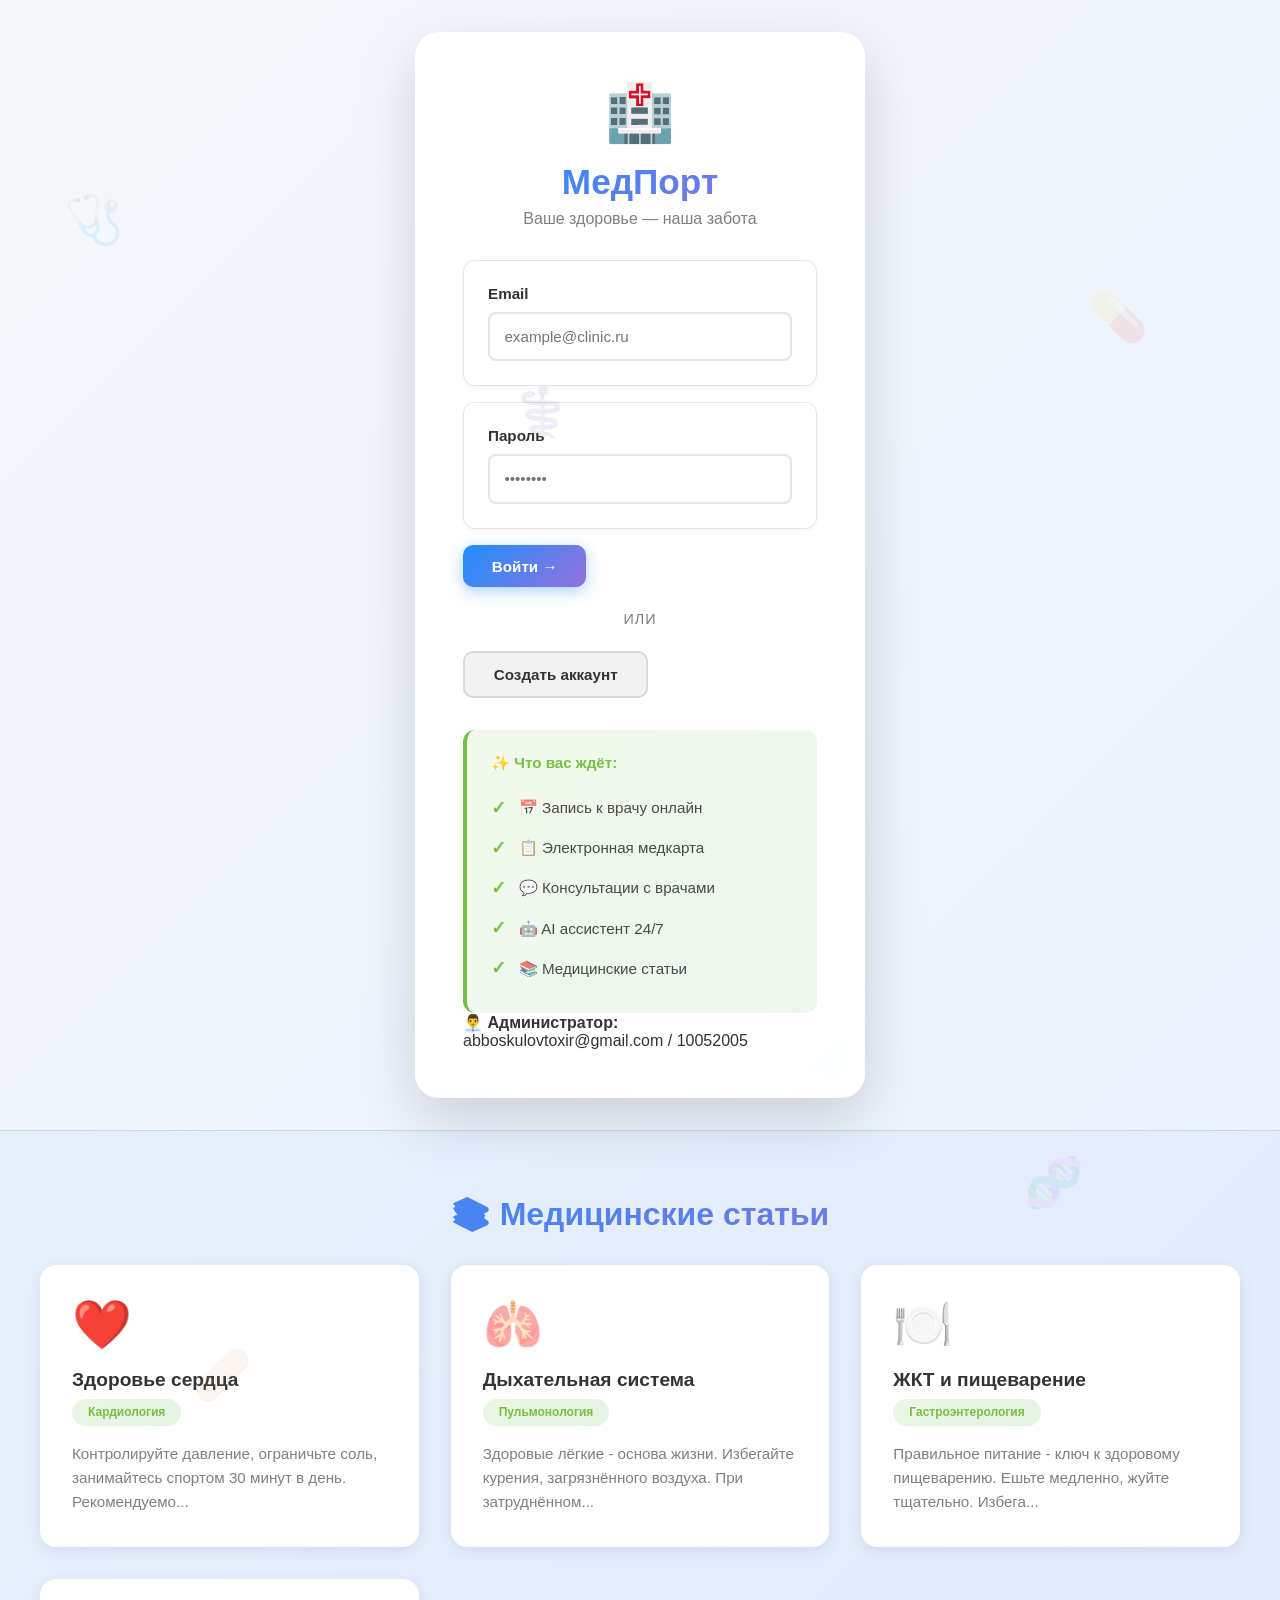
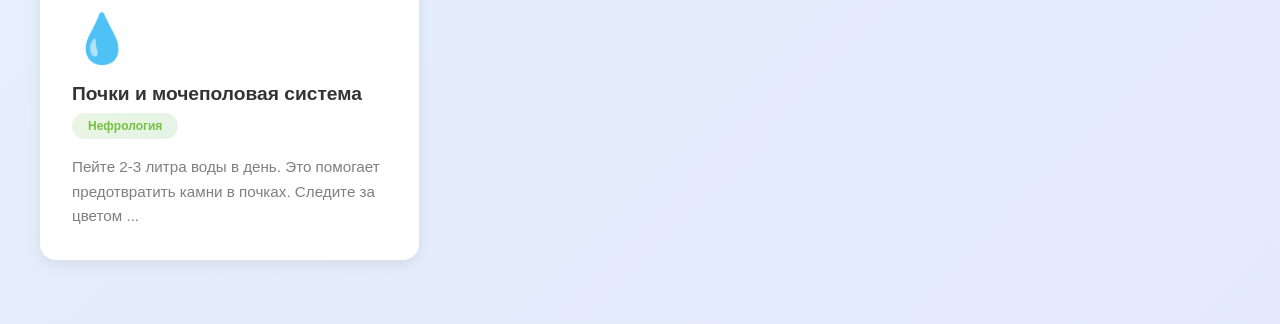
==== commit f71d3a0b: "Add files via upload" ====
--- a/index.html
+++ b/index.html
@@ -33,26 +33,61 @@
       min-height: 100vh;
     }
 
-    /* ===== ANIMATED BACKGROUND ===== */
-    .animated-bg {
-      position: fixed;
+    /* ===== MEDICAL ANIMATED BACKGROUND ===== */
+    .medical-background {
+      position: absolute;
       top: 0;
       left: 0;
       width: 100%;
       height: 100%;
-      background: 
-        radial-gradient(circle at 20% 50%, rgba(0,212,255,0.1) 0%, transparent 50%),
-        radial-gradient(circle at 80% 20%, rgba(118,192,67,0.1) 0%, transparent 50%),
-        radial-gradient(circle at 50% 80%, rgba(147,112,219,0.1) 0%, transparent 50%),
-        var(--bg-gradient);
       pointer-events: none;
-      animation: bgShift 15s ease-in-out infinite;
-      z-index: -1;
-    }
-
-    @keyframes bgShift {
-      0%, 100% { background-position: 0% 0%; }
-      50% { background-position: 100% 100%; }
+      overflow: hidden;
+      z-index: 1;
+    }
+
+    .floating-icon {
+      position: absolute;
+      font-size: 3rem;
+      opacity: 0.1;
+      animation: float 6s ease-in-out infinite;
+    }
+
+    .floating-icon:nth-child(1) {
+      left: 5%;
+      top: 10%;
+      animation-delay: 0s;
+    }
+
+    .floating-icon:nth-child(2) {
+      left: 85%;
+      top: 15%;
+      animation-delay: 1s;
+      animation-duration: 7s;
+    }
+
+    .floating-icon:nth-child(3) {
+      left: 15%;
+      top: 70%;
+      animation-delay: 2s;
+      animation-duration: 8s;
+    }
+
+    .floating-icon:nth-child(4) {
+      left: 80%;
+      top: 60%;
+      animation-delay: 1.5s;
+      animation-duration: 9s;
+    }
+
+    .floating-icon:nth-child(5) {
+      left: 40%;
+      top: 20%;
+      animation-delay: 2.5s;
+    }
+
+    @keyframes float {
+      0%, 100% { transform: translateY(0px) rotate(0deg); }
+      50% { transform: translateY(-30px) rotate(180deg); }
     }
 
     /* ===== AUTH PAGE ===== */
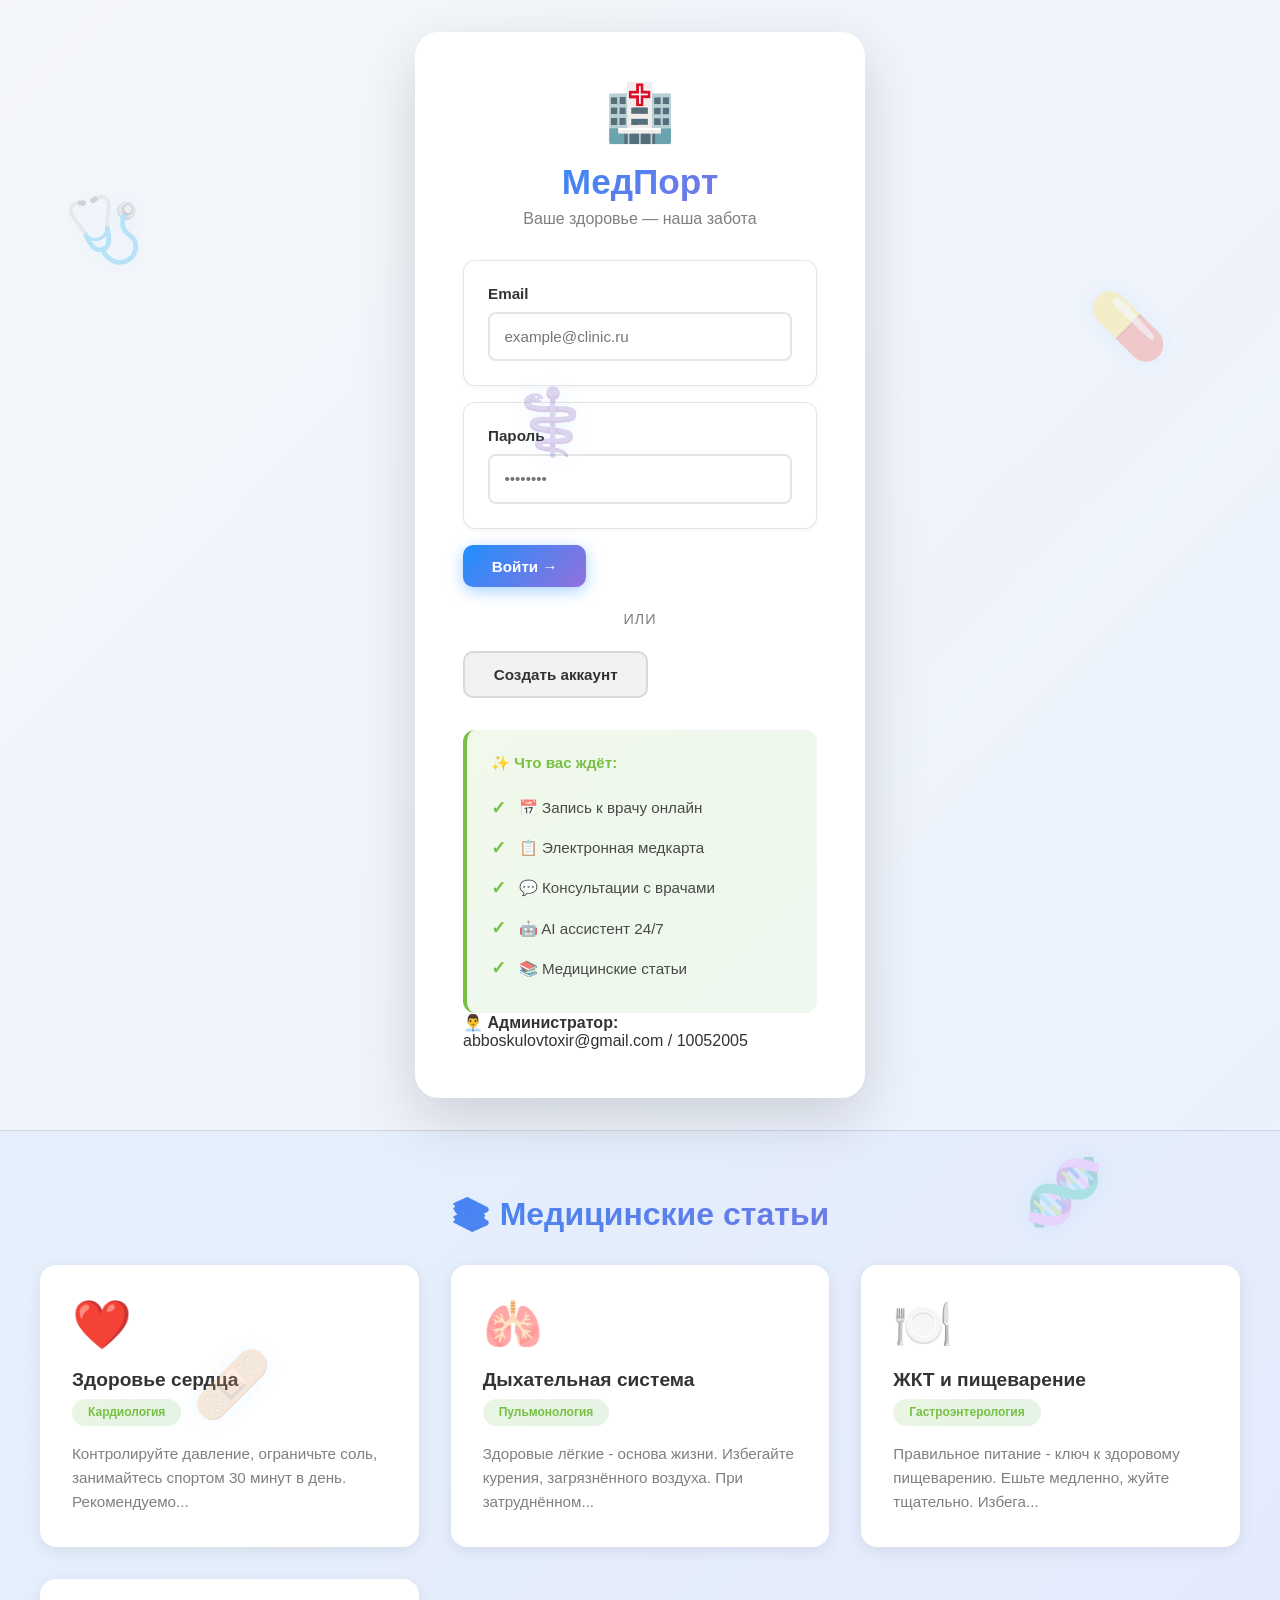
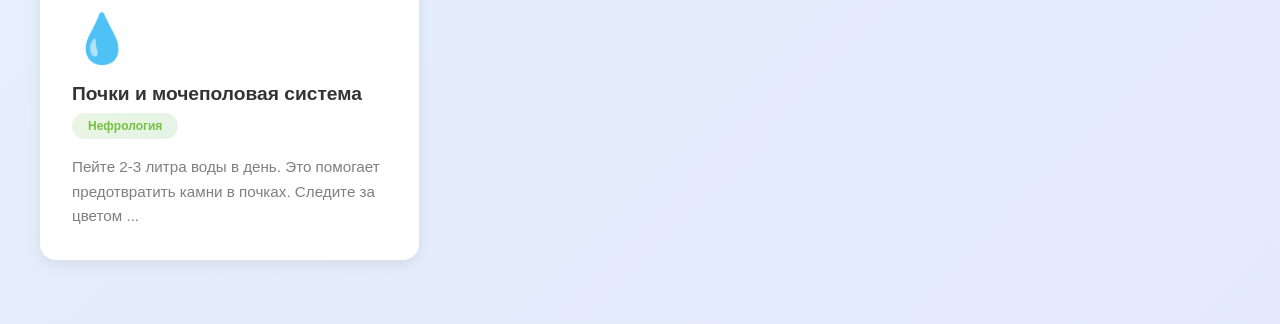
==== commit b4fa7e34: "Add files via upload" ====
--- a/index.html
+++ b/index.html
@@ -47,47 +47,55 @@
 
     .floating-icon {
       position: absolute;
-      font-size: 3rem;
-      opacity: 0.1;
-      animation: float 6s ease-in-out infinite;
+      font-size: 4rem;
+      opacity: 0.25;
+      animation: float 8s ease-in-out infinite;
+      filter: drop-shadow(0 0 10px rgba(30,144,255,0.3));
     }
 
     .floating-icon:nth-child(1) {
       left: 5%;
       top: 10%;
       animation-delay: 0s;
+      color: #1e90ff;
     }
 
     .floating-icon:nth-child(2) {
       left: 85%;
       top: 15%;
       animation-delay: 1s;
-      animation-duration: 7s;
+      animation-duration: 9s;
+      color: #ff6b9d;
     }
 
     .floating-icon:nth-child(3) {
       left: 15%;
       top: 70%;
       animation-delay: 2s;
-      animation-duration: 8s;
+      animation-duration: 10s;
+      color: #76c043;
     }
 
     .floating-icon:nth-child(4) {
       left: 80%;
       top: 60%;
       animation-delay: 1.5s;
-      animation-duration: 9s;
+      animation-duration: 11s;
+      color: #9370db;
     }
 
     .floating-icon:nth-child(5) {
       left: 40%;
       top: 20%;
       animation-delay: 2.5s;
+      color: #00d4ff;
     }
 
     @keyframes float {
-      0%, 100% { transform: translateY(0px) rotate(0deg); }
-      50% { transform: translateY(-30px) rotate(180deg); }
+      0%, 100% { transform: translateY(0px) translateX(0px) rotate(0deg); }
+      25% { transform: translateY(-40px) translateX(30px) rotate(90deg); }
+      50% { transform: translateY(-80px) translateX(-20px) rotate(180deg); }
+      75% { transform: translateY(-40px) translateX(-40px) rotate(270deg); }
     }
 
     /* ===== AUTH PAGE ===== */
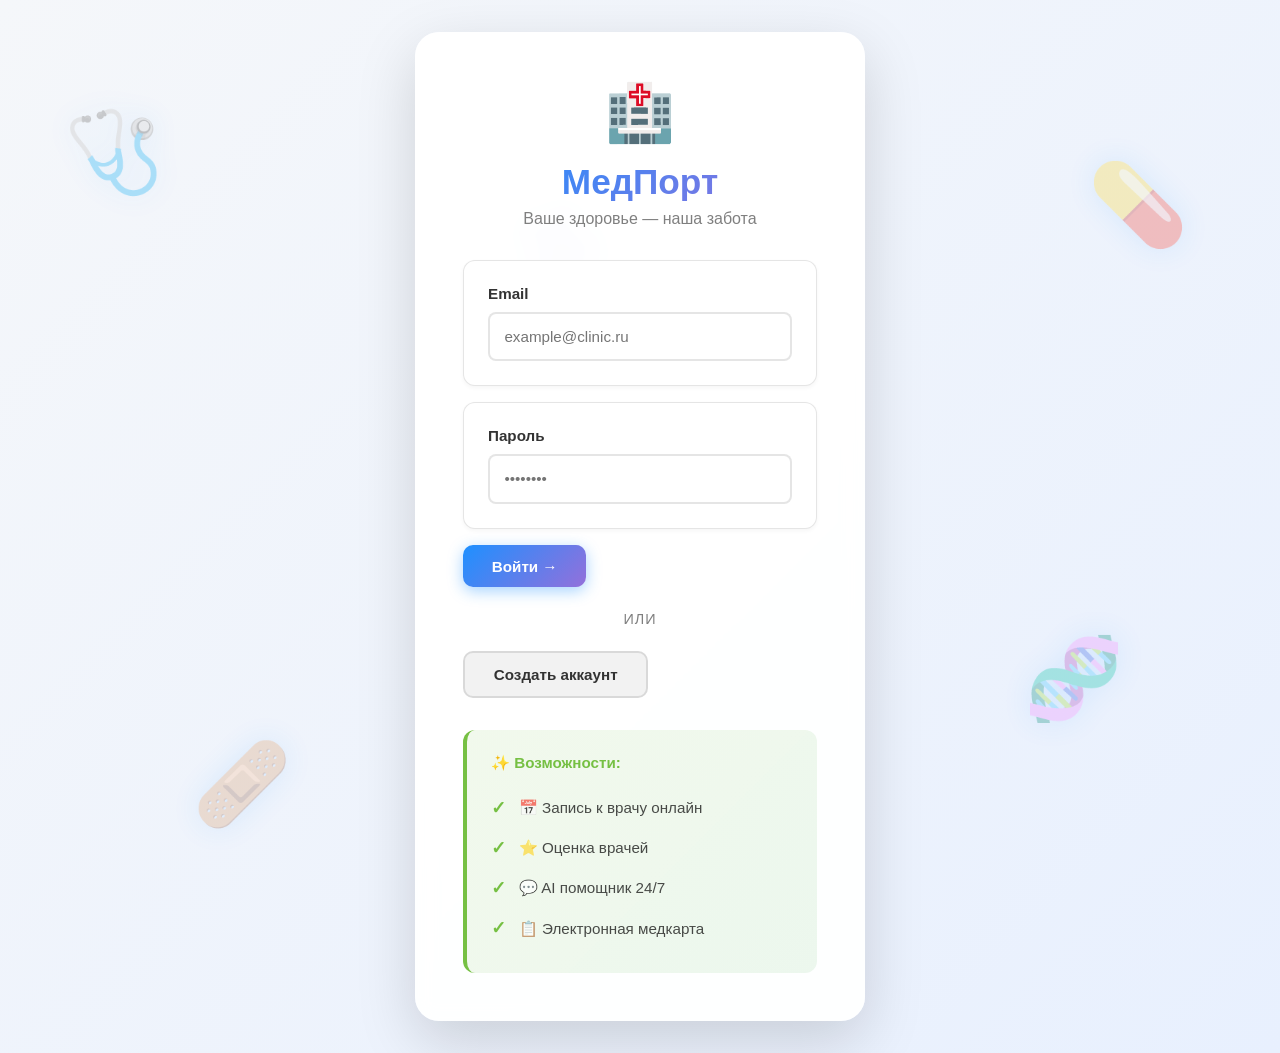
==== commit a475c0b2: "Add files via upload" ====
--- a/index.html
+++ b/index.html
@@ -47,10 +47,10 @@
 
     .floating-icon {
       position: absolute;
-      font-size: 4rem;
-      opacity: 0.25;
+      font-size: 5rem;
+      opacity: 0.3;
       animation: float 8s ease-in-out infinite;
-      filter: drop-shadow(0 0 10px rgba(30,144,255,0.3));
+      filter: drop-shadow(0 0 15px rgba(30,144,255,0.4));
     }
 
     .floating-icon:nth-child(1) {
@@ -123,6 +123,7 @@
       box-shadow: 0 20px 60px rgba(0,0,0,0.15);
       backdrop-filter: blur(10px);
       animation: slideUp 0.6s ease-out;
+      z-index: 10;
     }
 
     @keyframes slideUp {
@@ -200,74 +201,6 @@
       font-size: 1.1rem;
     }
 
-    .articles-preview {
-      padding: 4rem 2rem;
-      background: linear-gradient(135deg, rgba(30,144,255,0.05), rgba(147,112,219,0.05));
-      border-top: 1px solid var(--border);
-    }
-
-    .articles-preview h2 {
-      text-align: center;
-      margin-bottom: 2rem;
-      font-size: 2rem;
-      font-weight: 800;
-      background: linear-gradient(135deg, var(--blue), var(--purple));
-      -webkit-background-clip: text;
-      -webkit-text-fill-color: transparent;
-    }
-
-    .articles-grid {
-      display: grid;
-      grid-template-columns: repeat(auto-fit, minmax(280px, 1fr));
-      gap: 2rem;
-      max-width: 1200px;
-      margin: 0 auto;
-    }
-
-    .article-card {
-      background: white;
-      border-radius: 16px;
-      padding: 2rem;
-      transition: all 0.3s cubic-bezier(0.34, 1.56, 0.64, 1);
-      box-shadow: 0 4px 15px rgba(0,0,0,0.08);
-      cursor: pointer;
-    }
-
-    .article-card:hover {
-      transform: translateY(-8px);
-      box-shadow: 0 12px 30px rgba(0,0,0,0.15);
-    }
-
-    .article-icon {
-      font-size: 3rem;
-      margin-bottom: 1rem;
-      display: inline-block;
-    }
-
-    .article-card h3 {
-      color: #333;
-      margin-bottom: 0.5rem;
-      font-size: 1.2rem;
-      font-weight: 700;
-    }
-
-    .article-category {
-      display: inline-block;
-      padding: 0.4rem 1rem;
-      background: linear-gradient(135deg, rgba(118,192,67,0.15), rgba(76,175,80,0.15));
-      color: var(--green);
-      border-radius: 20px;
-      font-size: 0.75rem;
-      margin-bottom: 1rem;
-      font-weight: 600;
-    }
-
-    .article-card p {
-      color: var(--text-lighter);
-      font-size: 0.95rem;
-      line-height: 1.6;
-    }
-
     /* ===== DASHBOARD ===== */
     .dashboard {
       min-height: 100vh;
@@ -354,47 +287,6 @@
       color: var(--text-light);
       font-size: 1.05rem;
       line-height: 1.7;
-    }
-
-    .quick-actions {
-      display: grid;
-      grid-template-columns: repeat(auto-fit, minmax(250px, 1fr));
-      gap: 2rem;
-      margin: 2rem 0;
-    }
-
-    .action-card {
-      background: white;
-      border: 2px solid transparent;
-      border-radius: 16px;
-      padding: 2rem;
-      text-align: center;
-      transition: all 0.3s;
-      text-decoration: none;
-      cursor: pointer;
-      box-shadow: 0 4px 12px rgba(0,0,0,0.08);
-    }
-
-    .action-card:hover {
-      border-color: var(--blue);
-      transform: translateY(-6px);
-      box-shadow: 0 8px 24px rgba(30,144,255,0.2);
-    }
-
-    .action-icon {
-      font-size: 3rem;
-      margin-bottom: 1rem;
-    }
-
-    .action-card h3 {
-      color: #333;
-      margin-bottom: 0.5rem;
-      margin-top: 0;
-    }
-
-    .action-card p {
-      color: var(--text-lighter);
-      font-size: 0.9rem;
     }
 
     /* ===== TABS ===== */
@@ -576,26 +468,6 @@
       margin-top: 1rem;
     }
 
-    /* ===== INFO BOX ===== */
-    .info-box {
-      background: linear-gradient(135deg, rgba(30,144,255,0.1), rgba(147,112,219,0.1));
-      border-left: 4px solid var(--blue);
-      border-radius: 12px;
-      padding: 2rem;
-      margin-bottom: 2rem;
-    }
-
-    .info-box p {
-      margin-bottom: 0.8rem;
-      color: var(--text-light);
-      line-height: 1.7;
-    }
-
-    .info-box strong {
-      color: var(--blue);
-      font-weight: 700;
-    }
-
     /* ===== STATS ===== */
     .stats-grid {
       display: grid;
@@ -682,23 +554,9 @@
       color: var(--green);
     }
 
-    .badge-info {
-      background: rgba(30,144,255,0.15);
-      color: var(--blue);
-    }
-
-    /* ===== ARTICLE CARD ===== */
-    .article-tips {
-      margin-top: 1.5rem;
-      padding-top: 1.5rem;
-      border-top: 1px solid var(--border);
-    }
-
-    .tip {
-      font-size: 0.85rem;
-      color: var(--green);
-      margin-bottom: 0.5rem;
-      font-weight: 600;
+    .badge-danger {
+      background: rgba(255,107,157,0.15);
+      color: var(--danger);
     }
 
     /* ===== AI CHAT ===== */
@@ -866,14 +724,6 @@
         max-height: 400px;
       }
 
-      .articles-grid {
-        grid-template-columns: 1fr;
-      }
-
-      .quick-actions {
-        grid-template-columns: 1fr;
-      }
-
       .container h1 {
         font-size: 1.8rem;
       }
